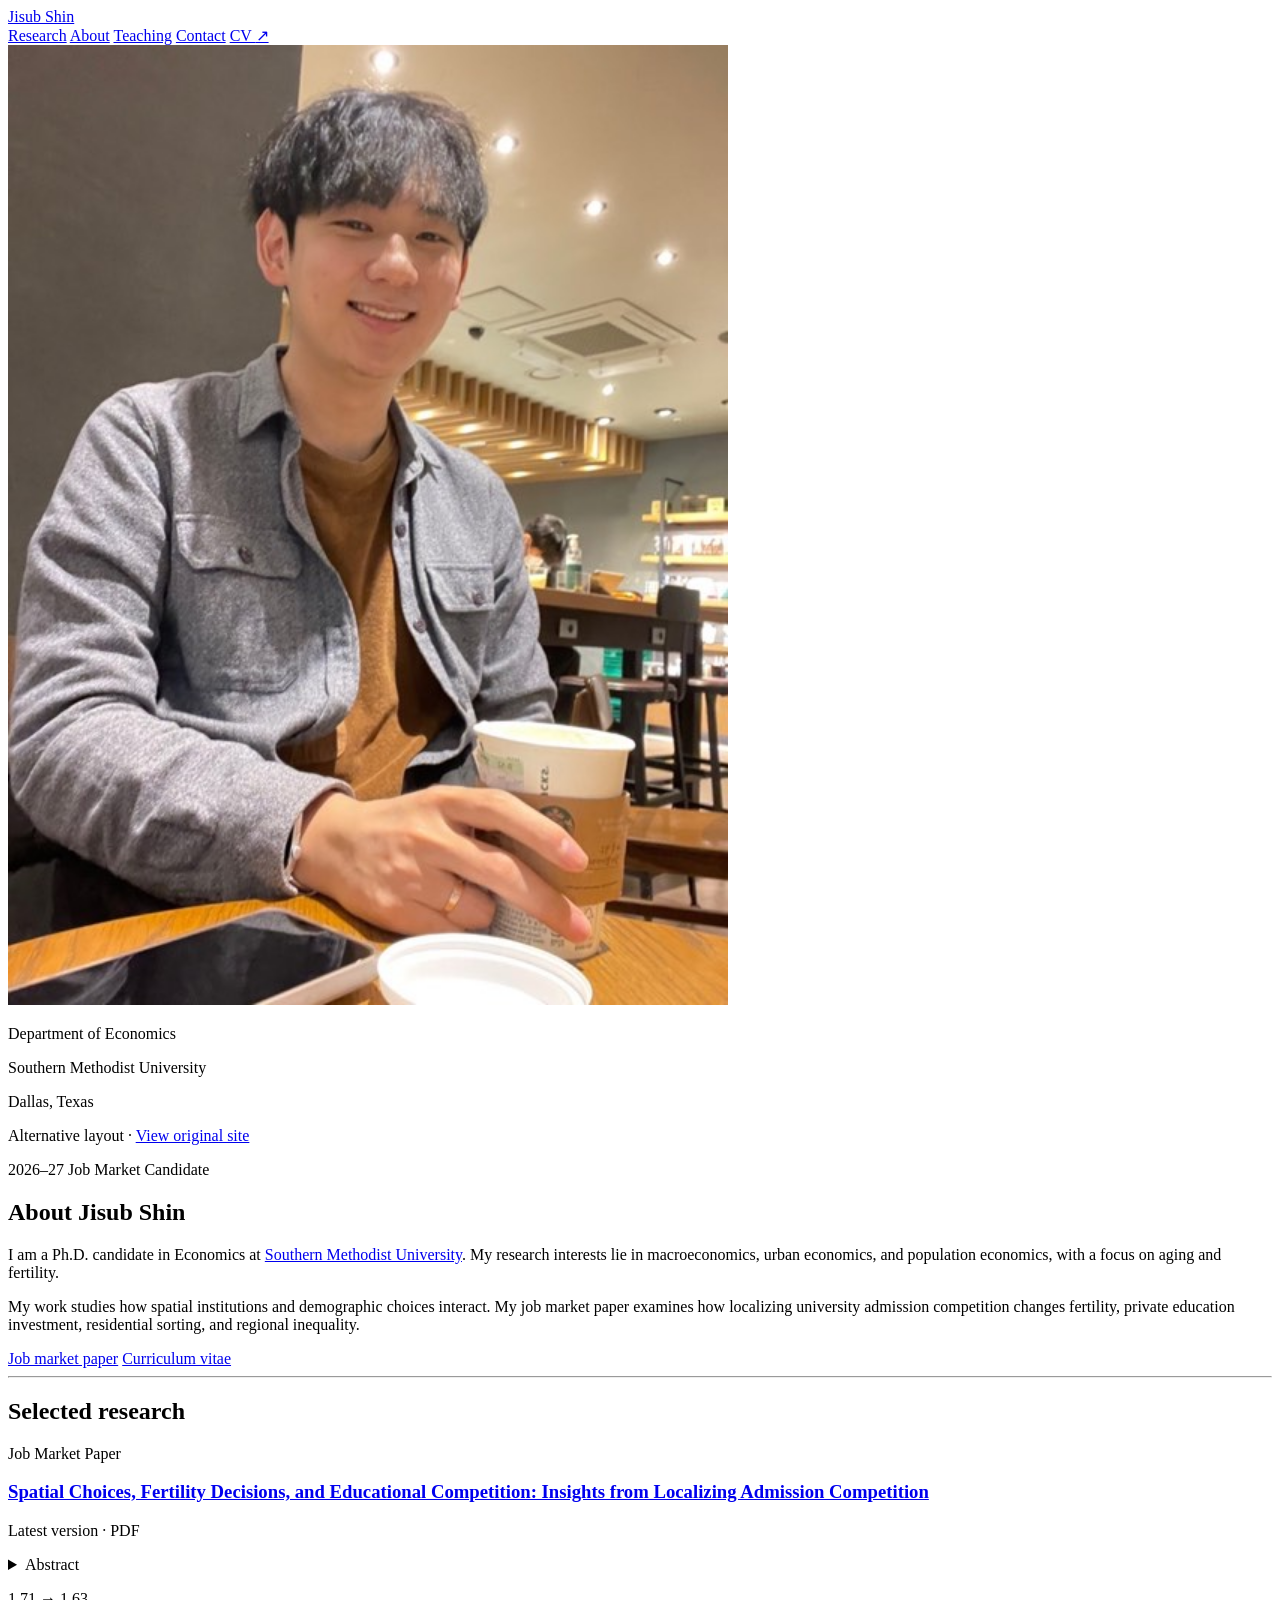
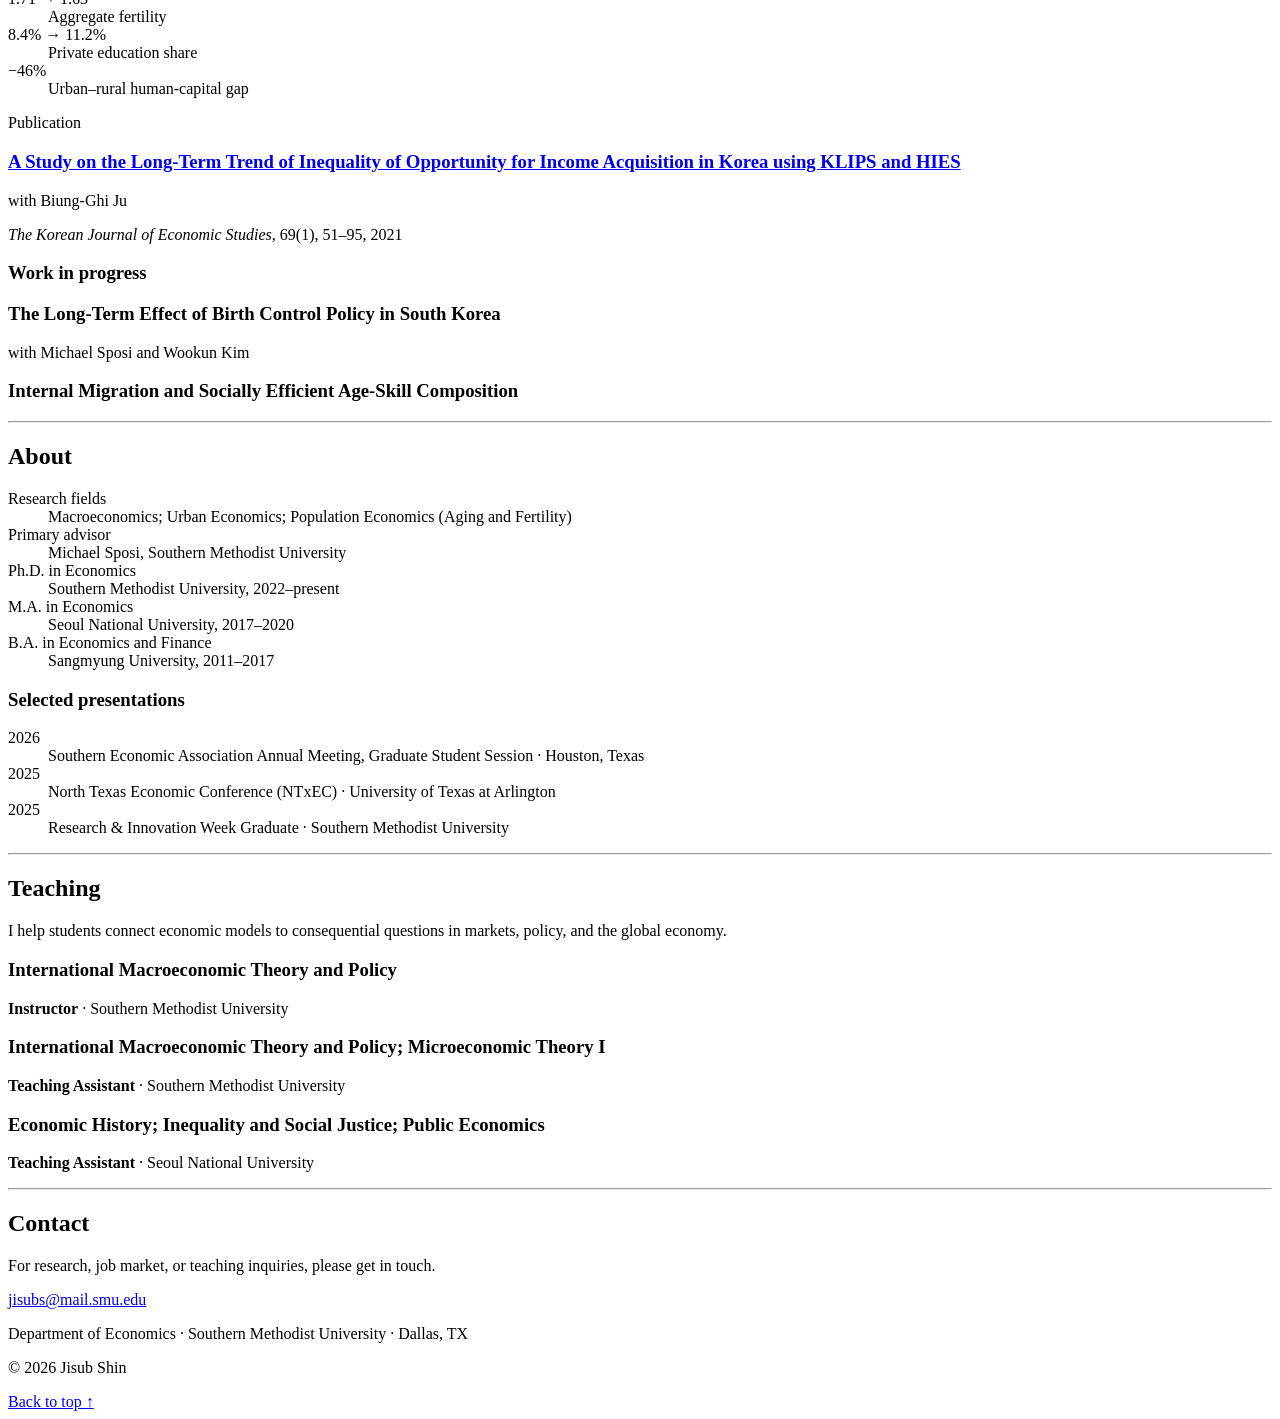
==== minimal/index.html @ 30b819c7 "Add minimal academic website page" ====
<!doctype html>
<html lang="en">
  <head>
    <meta charset="utf-8" />
    <meta name="viewport" content="width=device-width, initial-scale=1" />
    <title>Jisub Shin | Economist</title>
    <meta
      name="description"
      content="Jisub Shin is a 2026–27 Economics job market candidate at Southern Methodist University working in macroeconomics, urban economics, and population economics."
    />
    <meta name="theme-color" content="#ffffff" />
    <meta property="og:title" content="Jisub Shin | Economist" />
    <meta property="og:description" content="2026–27 Job Market Candidate at Southern Methodist University" />
    <meta property="og:type" content="website" />
    <meta property="og:url" content="https://jisub-shin.github.io/minimal/" />
    <meta property="og:image" content="https://jisub-shin.github.io/og.jpg" />
    <meta name="twitter:card" content="summary_large_image" />
    <meta name="twitter:title" content="Jisub Shin | Economist" />
    <meta name="twitter:description" content="2026–27 Job Market Candidate at Southern Methodist University" />
    <meta name="twitter:image" content="https://jisub-shin.github.io/og.jpg" />
    <link rel="canonical" href="https://jisub-shin.github.io/minimal/" />
    <link rel="stylesheet" href="style.css?v=20260905-1" />
  </head>
  <body>
    <div class="layout">
      <aside class="profile" aria-label="Profile and site navigation">
        <a class="name" href="#top" aria-label="Jisub Shin, home">Jisub Shin</a>
        <div class="rule" aria-hidden="true"></div>

        <nav aria-label="Main navigation">
          <a href="#research">Research</a>
          <a href="#about">About</a>
          <a href="#teaching">Teaching</a>
          <a href="#contact">Contact</a>
          <a
            href="https://www.dropbox.com/scl/fi/mdbibz8471o5jg2lbxt0e/CV.pdf?rlkey=pxsrzhij8jij7md847bhrsrmx&amp;st=3z4uu9t6&amp;dl=0"
            target="_blank"
            rel="noreferrer"
          >CV <span aria-hidden="true">↗</span></a>
        </nav>

        <img class="portrait" src="../jisub-shin.jpg" alt="Portrait of Jisub Shin" width="720" height="960" />

        <div class="profile-meta">
          <p>Department of Economics</p>
          <p>Southern Methodist University</p>
          <p>Dallas, Texas</p>
        </div>

        <p class="credit">Alternative layout · <a href="../">View original site</a></p>
      </aside>

      <main id="top">
        <section class="intro" aria-labelledby="intro-heading">
          <p class="eyebrow">2026–27 Job Market Candidate</p>
          <h1 id="intro-heading" class="sr-only">About Jisub Shin</h1>
          <p class="lead">
            I am a Ph.D. candidate in Economics at
            <a href="https://www.smu.edu/dedman/academics/departments/economics" target="_blank" rel="noreferrer">Southern Methodist University</a>.
            My research interests lie in macroeconomics, urban economics, and population economics, with a focus on aging and fertility.
          </p>
          <p>
            My work studies how spatial institutions and demographic choices interact. My job market paper examines how localizing university admission competition changes fertility, private education investment, residential sorting, and regional inequality.
          </p>
          <div class="quick-links" aria-label="Primary links">
            <a class="primary-link" href="#job-market-paper">Job market paper</a>
            <a
              href="https://www.dropbox.com/scl/fi/mdbibz8471o5jg2lbxt0e/CV.pdf?rlkey=pxsrzhij8jij7md847bhrsrmx&amp;st=3z4uu9t6&amp;dl=0"
              target="_blank"
              rel="noreferrer"
            >Curriculum vitae</a>
          </div>
        </section>

        <hr />

        <section id="research" aria-labelledby="research-heading">
          <h2 id="research-heading">Selected research</h2>

          <article class="paper featured" id="job-market-paper">
            <p class="paper-label">Job Market Paper</p>
            <h3>
              <a
                href="https://www.dropbox.com/scl/fi/vm55t2qhqs7mx7vljodkd/JMP_Jisub_Shin.pdf?rlkey=r1kcm4txnlrrneu9l3qbzonpy&amp;st=q8r4rba3&amp;dl=0"
                target="_blank"
                rel="noreferrer"
              >Spatial Choices, Fertility Decisions, and Educational Competition: Insights from Localizing Admission Competition</a>
            </h3>
            <p class="paper-status">Latest version · PDF</p>

            <details>
              <summary>Abstract</summary>
              <p>
                I study how localizing university admission competition affects fertility, private education investment, and residential sorting. I develop a quantitative spatial overlapping-generations model in which households jointly choose location, fertility, and education spending. A Regional Admission Quota System relaxes rural competition but intensifies urban competition, producing opposite regional quantity–quality responses. Although migration toward rural areas partly offsets these responses, aggregate fertility falls and private education spending rises, while the urban–rural human-capital gap narrows substantially. Admission policy therefore also operates as spatial policy.
              </p>
            </details>

            <dl class="results" aria-label="Selected quantitative results">
              <div><dt>1.71 → 1.63</dt><dd>Aggregate fertility</dd></div>
              <div><dt>8.4% → 11.2%</dt><dd>Private education share</dd></div>
              <div><dt>−46%</dt><dd>Urban–rural human-capital gap</dd></div>
            </dl>
          </article>

          <article class="paper">
            <p class="paper-label">Publication</p>
            <h3>
              <a href="https://doi.org/10.22841/kjes.2021.69.1.002" target="_blank" rel="noreferrer">A Study on the Long-Term Trend of Inequality of Opportunity for Income Acquisition in Korea using KLIPS and HIES</a>
            </h3>
            <p>with Biung-Ghi Ju</p>
            <p class="paper-status"><em>The Korean Journal of Economic Studies</em>, 69(1), 51–95, 2021</p>
          </article>

          <div class="subsection">
            <h3 class="subsection-title">Work in progress</h3>
            <article class="paper compact">
              <h3>The Long-Term Effect of Birth Control Policy in South Korea</h3>
              <p>with Michael Sposi and Wookun Kim</p>
            </article>
            <article class="paper compact">
              <h3>Internal Migration and Socially Efficient Age-Skill Composition</h3>
            </article>
          </div>
        </section>

        <hr />

        <section id="about" aria-labelledby="about-heading">
          <h2 id="about-heading">About</h2>
          <dl class="facts">
            <div><dt>Research fields</dt><dd>Macroeconomics; Urban Economics; Population Economics (Aging and Fertility)</dd></div>
            <div><dt>Primary advisor</dt><dd>Michael Sposi, Southern Methodist University</dd></div>
            <div><dt>Ph.D. in Economics</dt><dd>Southern Methodist University, 2022–present</dd></div>
            <div><dt>M.A. in Economics</dt><dd>Seoul National University, 2017–2020</dd></div>
            <div><dt>B.A. in Economics and Finance</dt><dd>Sangmyung University, 2011–2017</dd></div>
          </dl>

          <div class="subsection">
            <h3 class="subsection-title">Selected presentations</h3>
            <dl class="timeline">
              <div><dt>2026</dt><dd>Southern Economic Association Annual Meeting, Graduate Student Session · Houston, Texas</dd></div>
              <div><dt>2025</dt><dd>North Texas Economic Conference (NTxEC) · University of Texas at Arlington</dd></div>
              <div><dt>2025</dt><dd>Research &amp; Innovation Week Graduate · Southern Methodist University</dd></div>
            </dl>
          </div>
        </section>

        <hr />

        <section id="teaching" aria-labelledby="teaching-heading">
          <h2 id="teaching-heading">Teaching</h2>
          <p>I help students connect economic models to consequential questions in markets, policy, and the global economy.</p>

          <div class="teaching-list">
            <article>
              <h3>International Macroeconomic Theory and Policy</h3>
              <p><strong>Instructor</strong> · Southern Methodist University</p>
            </article>
            <article>
              <h3>International Macroeconomic Theory and Policy; Microeconomic Theory I</h3>
              <p><strong>Teaching Assistant</strong> · Southern Methodist University</p>
            </article>
            <article>
              <h3>Economic History; Inequality and Social Justice; Public Economics</h3>
              <p><strong>Teaching Assistant</strong> · Seoul National University</p>
            </article>
          </div>
        </section>

        <hr />

        <section id="contact" class="contact" aria-labelledby="contact-heading">
          <h2 id="contact-heading">Contact</h2>
          <p>For research, job market, or teaching inquiries, please get in touch.</p>
          <p><a class="email" href="mailto:jisubs@mail.smu.edu">jisubs@mail.smu.edu</a></p>
          <p class="address">Department of Economics · Southern Methodist University · Dallas, TX</p>
        </section>

        <footer>
          <p>© 2026 Jisub Shin</p>
          <a href="#top">Back to top ↑</a>
        </footer>
      </main>
    </div>
  </body>
</html>
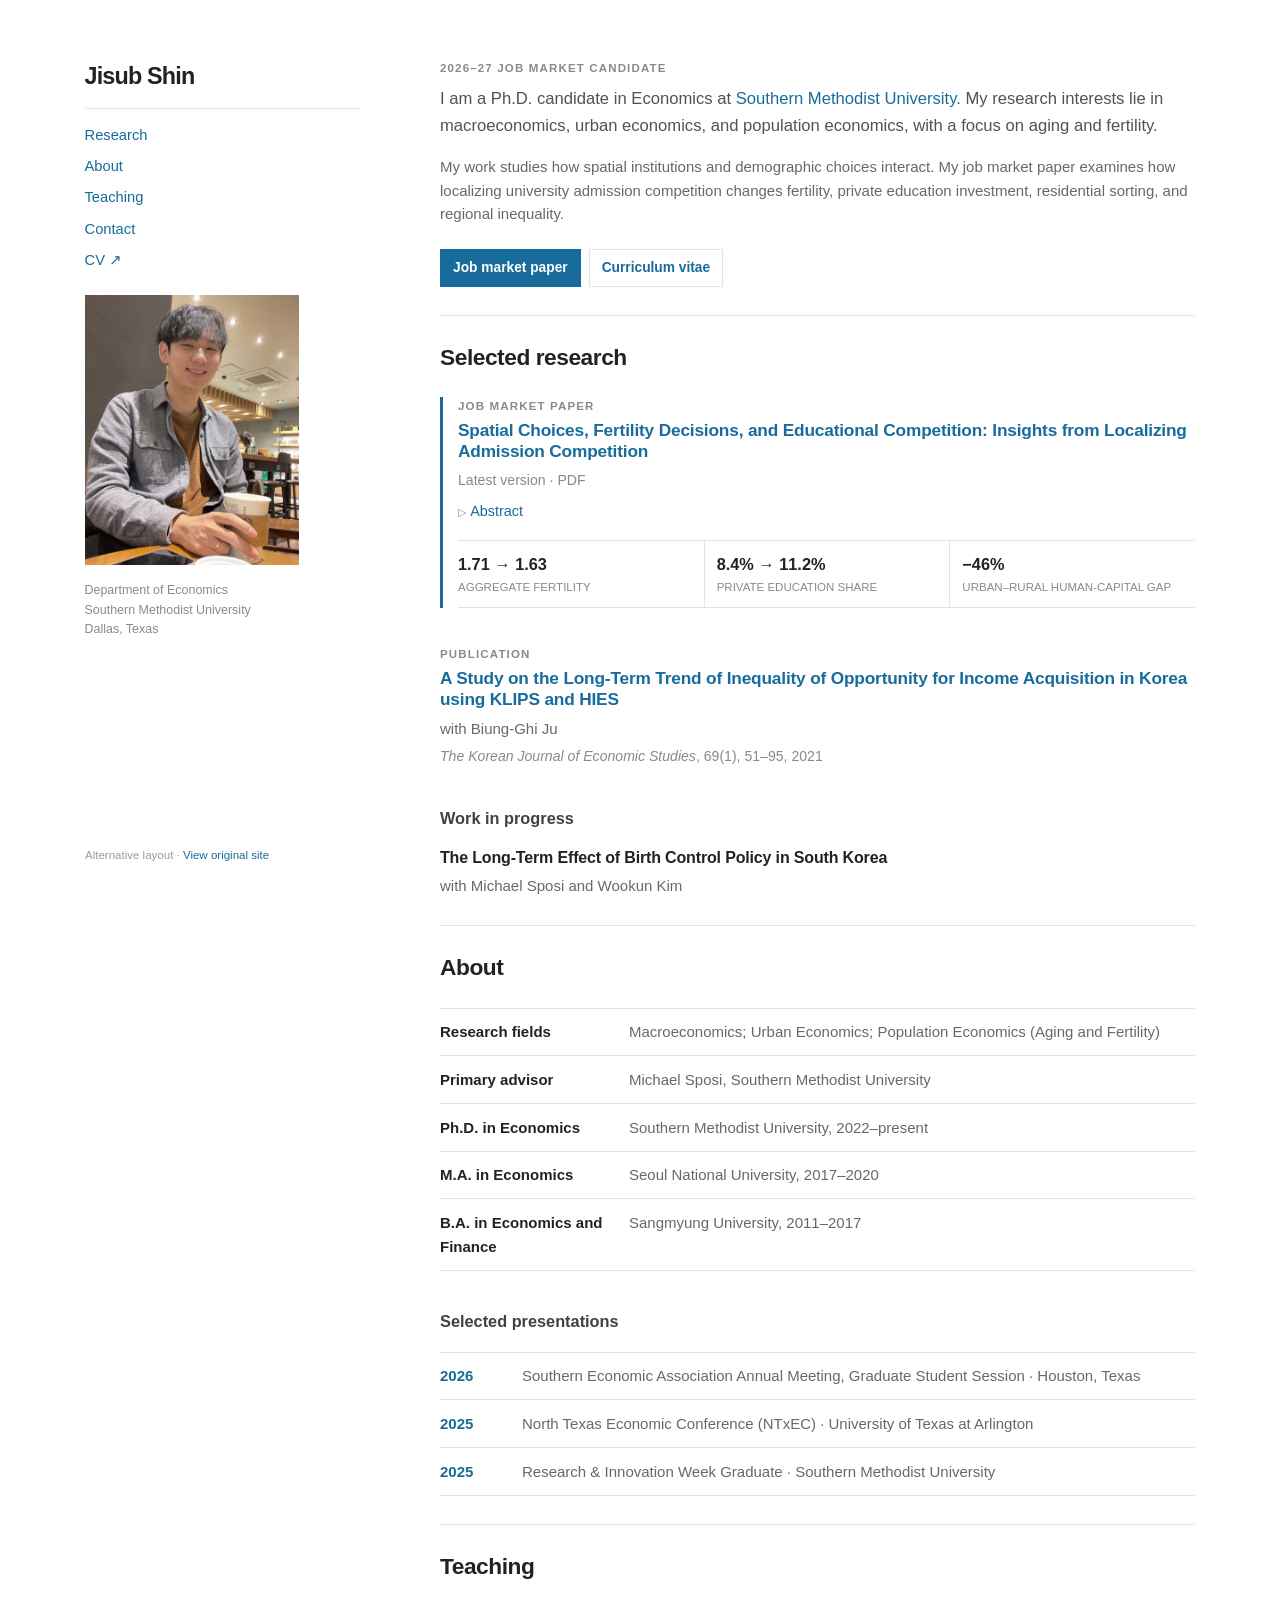
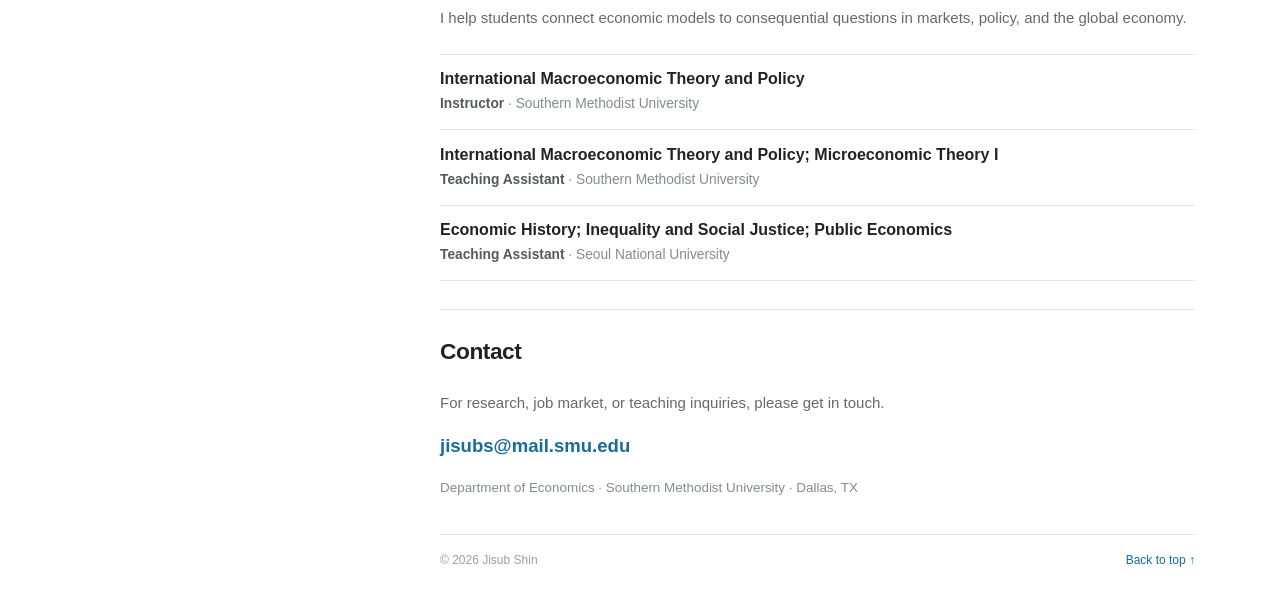
==== commit b84d12ef: "Remove age-skill migration project" ====
--- a/minimal/index.html
+++ b/minimal/index.html
@@ -117,9 +117,6 @@
               <h3>The Long-Term Effect of Birth Control Policy in South Korea</h3>
               <p>with Michael Sposi and Wookun Kim</p>
             </article>
-            <article class="paper compact">
-              <h3>Internal Migration and Socially Efficient Age-Skill Composition</h3>
-            </article>
           </div>
         </section>
 
--- a/minimal/style.css
+++ b/minimal/style.css
@@ -0,0 +1,420 @@
+:root {
+  --background: #ffffff;
+  --text: #65696d;
+  --heading: #202326;
+  --link: #176c9c;
+  --link-hover: #0b4668;
+  --line: #e1e4e6;
+  --soft: #f5f7f8;
+  --label: #858b90;
+}
+
+* {
+  box-sizing: border-box;
+}
+
+html {
+  scroll-behavior: smooth;
+}
+
+body {
+  margin: 0;
+  background: var(--background);
+  color: var(--text);
+  font-family: "Helvetica Neue", Helvetica, Arial, ui-sans-serif, sans-serif;
+  font-size: 15px;
+  font-weight: 400;
+  line-height: 1.58;
+  -webkit-font-smoothing: antialiased;
+}
+
+a {
+  color: var(--link);
+  text-decoration: none;
+  text-underline-offset: 0.18em;
+}
+
+a:hover,
+a:focus-visible {
+  color: var(--link-hover);
+  text-decoration: underline;
+}
+
+a:focus-visible,
+summary:focus-visible {
+  border-radius: 2px;
+  outline: 2px solid var(--link);
+  outline-offset: 4px;
+}
+
+p {
+  margin: 0 0 1rem;
+}
+
+h1,
+h2,
+h3 {
+  color: var(--heading);
+  line-height: 1.22;
+}
+
+h2 {
+  margin: 0 0 1.6rem;
+  font-size: 1.42rem;
+  letter-spacing: -0.02em;
+}
+
+.layout {
+  width: min(1110px, calc(100% - 96px));
+  margin: 0 auto;
+  padding: 58px 0 36px;
+  display: grid;
+  grid-template-columns: 275px minmax(0, 1fr);
+  gap: 80px;
+  align-items: start;
+}
+
+.profile {
+  min-height: calc(100vh - 94px);
+  position: sticky;
+  top: 58px;
+  display: flex;
+  flex-direction: column;
+}
+
+.name {
+  width: fit-content;
+  color: var(--heading);
+  font-size: 1.46rem;
+  font-weight: 700;
+  letter-spacing: -0.035em;
+}
+
+.name:hover,
+.name:focus-visible {
+  color: var(--heading);
+  text-decoration: none;
+}
+
+.rule {
+  height: 1px;
+  margin: 13px 0 15px;
+  background: var(--line);
+}
+
+nav {
+  display: grid;
+  gap: 8px;
+}
+
+nav a {
+  width: fit-content;
+  font-size: 0.92rem;
+}
+
+.portrait {
+  width: 214px;
+  height: 270px;
+  margin-top: 23px;
+  display: block;
+  object-fit: cover;
+  object-position: center 22%;
+  filter: saturate(0.88) contrast(0.98);
+}
+
+.profile-meta {
+  margin-top: 16px;
+  color: var(--label);
+  font-size: 0.78rem;
+  line-height: 1.55;
+}
+
+.profile-meta p {
+  margin: 0;
+}
+
+.credit {
+  margin: auto 0 0;
+  padding-top: 24px;
+  color: #979ca0;
+  font-size: 0.72rem;
+}
+
+main {
+  min-width: 0;
+}
+
+section {
+  scroll-margin-top: 36px;
+}
+
+.intro {
+  padding-top: 1px;
+}
+
+.eyebrow,
+.paper-label {
+  margin-bottom: 0.58rem;
+  color: var(--label);
+  font-size: 0.72rem;
+  font-weight: 700;
+  letter-spacing: 0.1em;
+  text-transform: uppercase;
+}
+
+.lead {
+  margin-bottom: 1rem;
+  color: #4e5357;
+  font-size: 1.04rem;
+}
+
+.quick-links {
+  margin-top: 1.45rem;
+  display: flex;
+  flex-wrap: wrap;
+  gap: 8px;
+}
+
+.quick-links a {
+  min-height: 36px;
+  padding: 7px 12px;
+  border: 1px solid var(--line);
+  display: inline-flex;
+  align-items: center;
+  font-size: 0.86rem;
+  font-weight: 600;
+}
+
+.quick-links .primary-link {
+  border-color: var(--link);
+  background: var(--link);
+  color: #fff;
+}
+
+.quick-links .primary-link:hover,
+.quick-links .primary-link:focus-visible {
+  background: var(--link-hover);
+  text-decoration: none;
+}
+
+hr {
+  height: 1px;
+  margin: 28px 0;
+  border: 0;
+  background: var(--line);
+}
+
+.paper {
+  margin-bottom: 2.35rem;
+}
+
+.paper.featured {
+  padding-left: 15px;
+  border-left: 3px solid var(--link);
+}
+
+.paper h3 {
+  margin: 0 0 0.38rem;
+  font-size: 1.08rem;
+  letter-spacing: -0.01em;
+}
+
+.paper h3 a {
+  font-weight: 700;
+}
+
+.paper p {
+  margin-bottom: 0.3rem;
+}
+
+.paper-status {
+  color: var(--label);
+  font-size: 0.88rem;
+}
+
+details {
+  margin-top: 0.55rem;
+}
+
+summary {
+  width: fit-content;
+  cursor: pointer;
+  color: var(--link);
+  font-size: 0.9rem;
+  list-style: none;
+}
+
+summary::-webkit-details-marker {
+  display: none;
+}
+
+summary::before {
+  content: "▷";
+  margin-right: 0.38em;
+  display: inline-block;
+  color: #5b9aba;
+  font-size: 0.78em;
+  transform-origin: center;
+  transition: transform 120ms ease;
+}
+
+details[open] summary::before {
+  transform: rotate(90deg);
+}
+
+details p {
+  margin: 0.72rem 0 0;
+  padding: 0.82rem 0.95rem;
+  border-left: 1px solid var(--line);
+  background: var(--soft);
+  color: #5a5f63;
+  font-size: 0.91rem;
+}
+
+.results {
+  margin: 1.1rem 0 0;
+  display: grid;
+  grid-template-columns: repeat(3, minmax(0, 1fr));
+  border-top: 1px solid var(--line);
+  border-bottom: 1px solid var(--line);
+}
+
+.results div {
+  padding: 0.72rem 0.75rem 0.72rem 0;
+}
+
+.results div + div {
+  padding-left: 0.75rem;
+  border-left: 1px solid var(--line);
+}
+
+.results dt {
+  color: var(--heading);
+  font-size: 1.02rem;
+  font-weight: 700;
+}
+
+.results dd {
+  margin: 0.1rem 0 0;
+  color: var(--label);
+  font-size: 0.72rem;
+  line-height: 1.35;
+  text-transform: uppercase;
+}
+
+.subsection {
+  margin-top: 2.6rem;
+}
+
+.subsection-title {
+  margin: 0 0 1.2rem;
+  color: #3d4246;
+  font-size: 1.02rem;
+}
+
+.paper.compact {
+  margin-bottom: 1.4rem;
+}
+
+.paper.compact h3 {
+  font-size: 1rem;
+}
+
+.facts,
+.timeline {
+  margin: 0;
+}
+
+.facts > div,
+.timeline > div {
+  padding: 0.72rem 0;
+  display: grid;
+  grid-template-columns: 165px minmax(0, 1fr);
+  gap: 24px;
+  border-top: 1px solid var(--line);
+}
+
+.facts > div:last-child,
+.timeline > div:last-child {
+  border-bottom: 1px solid var(--line);
+}
+
+.facts dt,
+.timeline dt {
+  color: var(--heading);
+  font-weight: 700;
+}
+
+.facts dd,
+.timeline dd {
+  margin: 0;
+}
+
+.timeline > div {
+  grid-template-columns: 58px minmax(0, 1fr);
+}
+
+.timeline dt {
+  color: var(--link);
+}
+
+.teaching-list {
+  margin-top: 1.5rem;
+  border-top: 1px solid var(--line);
+}
+
+.teaching-list article {
+  padding: 0.9rem 0;
+  border-bottom: 1px solid var(--line);
+}
+
+.teaching-list h3 {
+  margin: 0 0 0.28rem;
+  font-size: 1rem;
+}
+
+.teaching-list p {
+  margin: 0;
+  color: var(--label);
+  font-size: 0.86rem;
+}
+
+.teaching-list strong {
+  color: #54595d;
+}
+
+.contact .email {
+  font-size: 1.16rem;
+  font-weight: 700;
+}
+
+.address {
+  color: var(--label);
+  font-size: 0.84rem;
+}
+
+footer {
+  margin-top: 36px;
+  padding-top: 16px;
+  border-top: 1px solid var(--line);
+  display: flex;
+  align-items: center;
+  justify-content: space-between;
+  color: #9a9fa3;
+  font-size: 0.75rem;
+}
+
+footer p {
+  margin: 0;
+}
+
+.sr-only {
+  width: 1px;
+  height: 1px;
+  margin: -1px;
+  padding: 0;
+  position: absolute;
+  overflow: hidden;
+  clip: rect(0, 0, 0, 0);
+  white-space: nowrap;
+  border: 0;
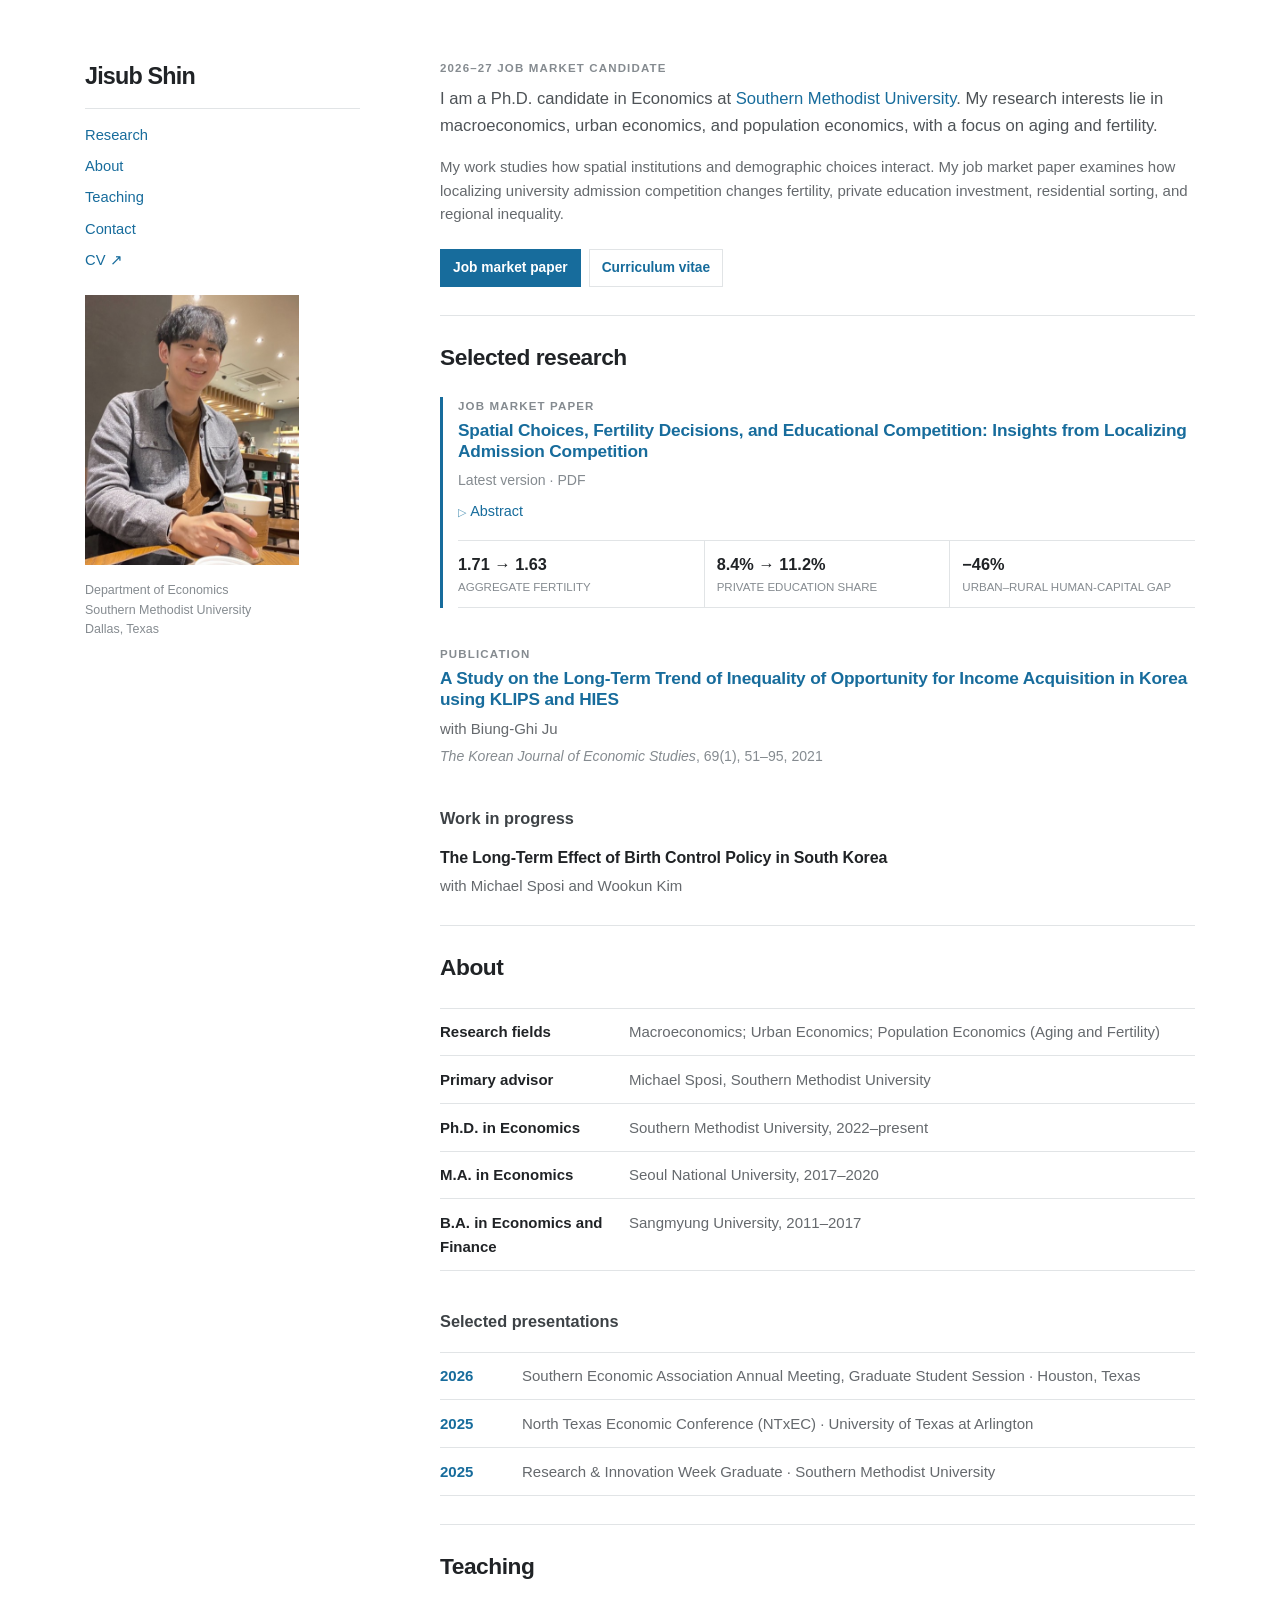
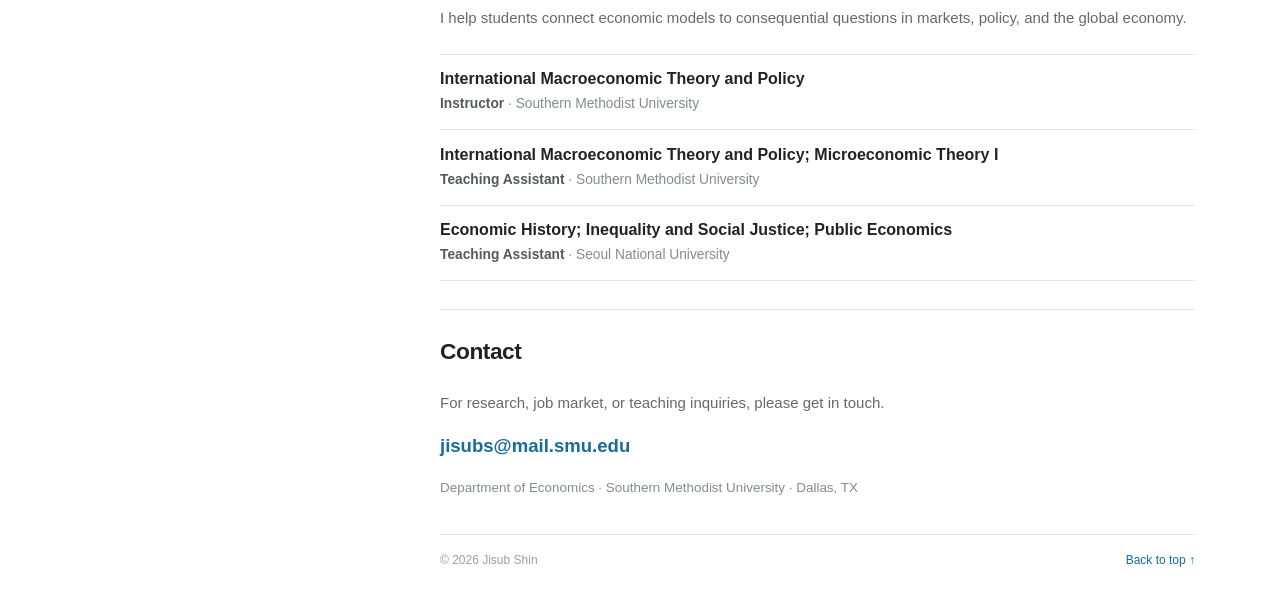
==== commit bb456f60: "Make the minimal design the main website Replace the former homepage and styles, use root asset and " ====
--- a/minimal/index.html
+++ b/minimal/index.html
@@ -4,180 +4,14 @@
     <meta charset="utf-8" />
     <meta name="viewport" content="width=device-width, initial-scale=1" />
     <title>Jisub Shin | Economist</title>
-    <meta
-      name="description"
-      content="Jisub Shin is a 2026–27 Economics job market candidate at Southern Methodist University working in macroeconomics, urban economics, and population economics."
-    />
-    <meta name="theme-color" content="#ffffff" />
-    <meta property="og:title" content="Jisub Shin | Economist" />
-    <meta property="og:description" content="2026–27 Job Market Candidate at Southern Methodist University" />
-    <meta property="og:type" content="website" />
-    <meta property="og:url" content="https://jisub-shin.github.io/minimal/" />
-    <meta property="og:image" content="https://jisub-shin.github.io/og.jpg" />
-    <meta name="twitter:card" content="summary_large_image" />
-    <meta name="twitter:title" content="Jisub Shin | Economist" />
-    <meta name="twitter:description" content="2026–27 Job Market Candidate at Southern Methodist University" />
-    <meta name="twitter:image" content="https://jisub-shin.github.io/og.jpg" />
-    <link rel="canonical" href="https://jisub-shin.github.io/minimal/" />
-    <link rel="stylesheet" href="style.css?v=20260905-1" />
+    <link rel="canonical" href="https://jisub-shin.github.io/" />
+    <meta name="robots" content="noindex" />
+    <script>
+      window.location.replace("/" + window.location.search + window.location.hash);
+    </script>
+    <noscript><meta http-equiv="refresh" content="0; url=/" /></noscript>
   </head>
   <body>
-    <div class="layout">
-      <aside class="profile" aria-label="Profile and site navigation">
-        <a class="name" href="#top" aria-label="Jisub Shin, home">Jisub Shin</a>
-        <div class="rule" aria-hidden="true"></div>
-
-        <nav aria-label="Main navigation">
-          <a href="#research">Research</a>
-          <a href="#about">About</a>
-          <a href="#teaching">Teaching</a>
-          <a href="#contact">Contact</a>
-          <a
-            href="https://www.dropbox.com/scl/fi/mdbibz8471o5jg2lbxt0e/CV.pdf?rlkey=pxsrzhij8jij7md847bhrsrmx&amp;st=3z4uu9t6&amp;dl=0"
-            target="_blank"
-            rel="noreferrer"
-          >CV <span aria-hidden="true">↗</span></a>
-        </nav>
-
-        <img class="portrait" src="../jisub-shin.jpg" alt="Portrait of Jisub Shin" width="720" height="960" />
-
-        <div class="profile-meta">
-          <p>Department of Economics</p>
-          <p>Southern Methodist University</p>
-          <p>Dallas, Texas</p>
-        </div>
-
-        <p class="credit">Alternative layout · <a href="../">View original site</a></p>
-      </aside>
-
-      <main id="top">
-        <section class="intro" aria-labelledby="intro-heading">
-          <p class="eyebrow">2026–27 Job Market Candidate</p>
-          <h1 id="intro-heading" class="sr-only">About Jisub Shin</h1>
-          <p class="lead">
-            I am a Ph.D. candidate in Economics at
-            <a href="https://www.smu.edu/dedman/academics/departments/economics" target="_blank" rel="noreferrer">Southern Methodist University</a>.
-            My research interests lie in macroeconomics, urban economics, and population economics, with a focus on aging and fertility.
-          </p>
-          <p>
-            My work studies how spatial institutions and demographic choices interact. My job market paper examines how localizing university admission competition changes fertility, private education investment, residential sorting, and regional inequality.
-          </p>
-          <div class="quick-links" aria-label="Primary links">
-            <a class="primary-link" href="#job-market-paper">Job market paper</a>
-            <a
-              href="https://www.dropbox.com/scl/fi/mdbibz8471o5jg2lbxt0e/CV.pdf?rlkey=pxsrzhij8jij7md847bhrsrmx&amp;st=3z4uu9t6&amp;dl=0"
-              target="_blank"
-              rel="noreferrer"
-            >Curriculum vitae</a>
-          </div>
-        </section>
-
-        <hr />
-
-        <section id="research" aria-labelledby="research-heading">
-          <h2 id="research-heading">Selected research</h2>
-
-          <article class="paper featured" id="job-market-paper">
-            <p class="paper-label">Job Market Paper</p>
-            <h3>
-              <a
-                href="https://www.dropbox.com/scl/fi/vm55t2qhqs7mx7vljodkd/JMP_Jisub_Shin.pdf?rlkey=r1kcm4txnlrrneu9l3qbzonpy&amp;st=q8r4rba3&amp;dl=0"
-                target="_blank"
-                rel="noreferrer"
-              >Spatial Choices, Fertility Decisions, and Educational Competition: Insights from Localizing Admission Competition</a>
-            </h3>
-            <p class="paper-status">Latest version · PDF</p>
-
-            <details>
-              <summary>Abstract</summary>
-              <p>
-                I study how localizing university admission competition affects fertility, private education investment, and residential sorting. I develop a quantitative spatial overlapping-generations model in which households jointly choose location, fertility, and education spending. A Regional Admission Quota System relaxes rural competition but intensifies urban competition, producing opposite regional quantity–quality responses. Although migration toward rural areas partly offsets these responses, aggregate fertility falls and private education spending rises, while the urban–rural human-capital gap narrows substantially. Admission policy therefore also operates as spatial policy.
-              </p>
-            </details>
-
-            <dl class="results" aria-label="Selected quantitative results">
-              <div><dt>1.71 → 1.63</dt><dd>Aggregate fertility</dd></div>
-              <div><dt>8.4% → 11.2%</dt><dd>Private education share</dd></div>
-              <div><dt>−46%</dt><dd>Urban–rural human-capital gap</dd></div>
-            </dl>
-          </article>
-
-          <article class="paper">
-            <p class="paper-label">Publication</p>
-            <h3>
-              <a href="https://doi.org/10.22841/kjes.2021.69.1.002" target="_blank" rel="noreferrer">A Study on the Long-Term Trend of Inequality of Opportunity for Income Acquisition in Korea using KLIPS and HIES</a>
-            </h3>
-            <p>with Biung-Ghi Ju</p>
-            <p class="paper-status"><em>The Korean Journal of Economic Studies</em>, 69(1), 51–95, 2021</p>
-          </article>
-
-          <div class="subsection">
-            <h3 class="subsection-title">Work in progress</h3>
-            <article class="paper compact">
-              <h3>The Long-Term Effect of Birth Control Policy in South Korea</h3>
-              <p>with Michael Sposi and Wookun Kim</p>
-            </article>
-          </div>
-        </section>
-
-        <hr />
-
-        <section id="about" aria-labelledby="about-heading">
-          <h2 id="about-heading">About</h2>
-          <dl class="facts">
-            <div><dt>Research fields</dt><dd>Macroeconomics; Urban Economics; Population Economics (Aging and Fertility)</dd></div>
-            <div><dt>Primary advisor</dt><dd>Michael Sposi, Southern Methodist University</dd></div>
-            <div><dt>Ph.D. in Economics</dt><dd>Southern Methodist University, 2022–present</dd></div>
-            <div><dt>M.A. in Economics</dt><dd>Seoul National University, 2017–2020</dd></div>
-            <div><dt>B.A. in Economics and Finance</dt><dd>Sangmyung University, 2011–2017</dd></div>
-          </dl>
-
-          <div class="subsection">
-            <h3 class="subsection-title">Selected presentations</h3>
-            <dl class="timeline">
-              <div><dt>2026</dt><dd>Southern Economic Association Annual Meeting, Graduate Student Session · Houston, Texas</dd></div>
-              <div><dt>2025</dt><dd>North Texas Economic Conference (NTxEC) · University of Texas at Arlington</dd></div>
-              <div><dt>2025</dt><dd>Research &amp; Innovation Week Graduate · Southern Methodist University</dd></div>
-            </dl>
-          </div>
-        </section>
-
-        <hr />
-
-        <section id="teaching" aria-labelledby="teaching-heading">
-          <h2 id="teaching-heading">Teaching</h2>
-          <p>I help students connect economic models to consequential questions in markets, policy, and the global economy.</p>
-
-          <div class="teaching-list">
-            <article>
-              <h3>International Macroeconomic Theory and Policy</h3>
-              <p><strong>Instructor</strong> · Southern Methodist University</p>
-            </article>
-            <article>
-              <h3>International Macroeconomic Theory and Policy; Microeconomic Theory I</h3>
-              <p><strong>Teaching Assistant</strong> · Southern Methodist University</p>
-            </article>
-            <article>
-              <h3>Economic History; Inequality and Social Justice; Public Economics</h3>
-              <p><strong>Teaching Assistant</strong> · Seoul National University</p>
-            </article>
-          </div>
-        </section>
-
-        <hr />
-
-        <section id="contact" class="contact" aria-labelledby="contact-heading">
-          <h2 id="contact-heading">Contact</h2>
-          <p>For research, job market, or teaching inquiries, please get in touch.</p>
-          <p><a class="email" href="mailto:jisubs@mail.smu.edu">jisubs@mail.smu.edu</a></p>
-          <p class="address">Department of Economics · Southern Methodist University · Dallas, TX</p>
-        </section>
-
-        <footer>
-          <p>© 2026 Jisub Shin</p>
-          <a href="#top">Back to top ↑</a>
-        </footer>
-      </main>
-    </div>
+    <p>This page has moved to <a href="/">Jisub Shin’s website</a>.</p>
   </body>
 </html>
